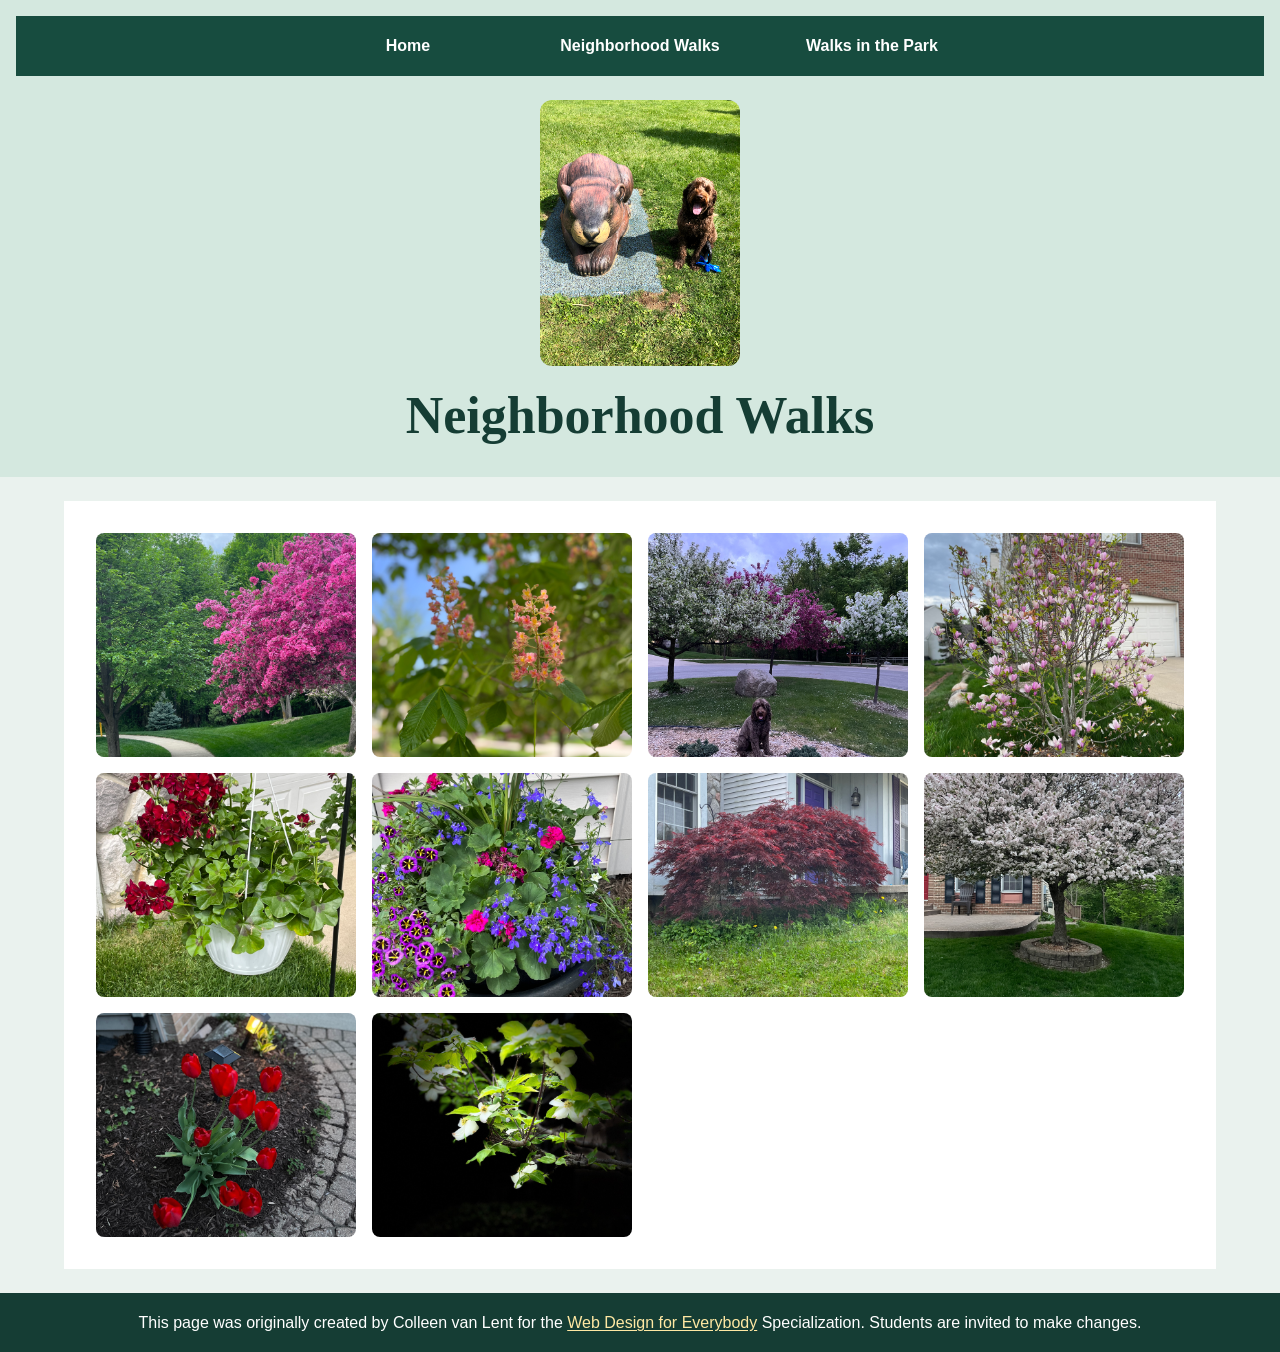
==== neighborhood.html @ 26282762 "Add styled Michigan parks pages" ====
<!DOCTYPE html>
<html lang="en">

<head>
  <meta charset="utf-8">
  <meta name="viewport" content="width=device-width">
  <title>Neighborhood Walks</title>
  <link rel="stylesheet" href="css/style.css">
</head>

<body>
  <header>
    <nav aria-label="Main navigation">
      <ul>
        <li><a href="index.html">Home</a></li>
        <li><a href="neighborhood.html">Neighborhood Walks</a></li>
        <li><a href="parks.html">Walks in the Park</a></li>
      </ul>
    </nav>
    <img src="images/BaconGallupPark.jpg" width="200" alt="Brown Labradoodle sitting next to a statue.">
    <h1>Neighborhood Walks</h1>
  </header>
  <main>
    <div class="photo-gallery">
      <img src="images/bend_in_the_road.png"
        alt="a purple tree stands in contrast to the green leaved trees along a bend in the road" width="100">
      <img src="images/pink_blossoms.png" alt="small pink blossoms on an otherwise green leaved tree" width="100">
      <img src="images/blooming_trees.png" alt="brown labradoodle sitting in front of white and purple blooming  trees"
        width="100">
      <img src="images/falling_petals.png" alt="a purple tulip tree that is beginning to shed its petals" width="100">
      <img src="images/hanging_plants.png" alt="red and green plants in a decorative hanging basket" width="100">
      <img src="images/potted_plants.png" alt="a decorative planter with a variety of brightly colored plants "
        width="100">
      <img src="images/red_maple.png" alt="a small Japanese maple tree in front of a putple door" width="100">
      <img src="images/tree_with_white_blooms.png"
        alt="brown labradoodle sitting in front of tree blooming with white petals" width="100">
      <img src="images/tulips.png" alt="bright red tulips in front of a garden light" width="100">
      <img src="images/white_buds_on_tree.png" alt="artsy shot of white blooms on a green tree with a dark background"
        width="100">
    </div>
  </main>
  <footer>
    <p>This page was originally created by Colleen van Lent for the <a
        href="https://www.coursera.org/specializations/web-design"> Web Design for Everybody</a> Specialization.
      Students are invited to make changes.</p>
  </footer>

</body>

</html>
---- css/style.css ----
body {
  margin: 0;
  background-color: #eaf2ee;
  color: #20332c;
  font-family: Arial, Helvetica, sans-serif;
  font-size: 1rem;
}

header {
  padding: 1rem 1rem 2rem;
  background-color: #d4e8df;
  text-align: center;
}

header > img {
  display: block;
  width: min(12.5rem, 80vw);
  height: auto;
  margin: 1.5rem auto 0;
  border-radius: 0.75rem;
}

nav {
  padding: 0.5rem 1rem;
  background-color: #174c3f;
}

nav ul {
  display: flex;
  flex-wrap: wrap;
  justify-content: center;
  gap: 0.5rem;
  margin: 0;
  padding: 0;
  list-style: none;
}

li {
  display: inline-block;
  width: 30%;
  max-width: 14rem;
  min-width: 8rem;
  text-align: center;
}

nav a {
  display: block;
  padding: 0.8rem 0.65rem;
  border-radius: 0.35rem;
  color: #ffffff;
  font-weight: 700;
  text-decoration: none;
}

nav a:hover,
nav a:focus-visible {
  background-color: #286d58;
}

nav a:focus-visible,
footer a:focus-visible {
  outline: 3px solid #f6d77a;
  outline-offset: 3px;
}

h1 {
  margin: 1.25rem 0 0;
  color: #153d34;
  font-family: Georgia, "Times New Roman", serif;
  font-size: clamp(2rem, 5vw, 3.25rem);
  text-align: center;
}

main {
  width: min(100% - 2rem, 72rem);
  min-height: 40vh;
  margin: 1.5rem auto;
  padding: clamp(1rem, 3vw, 2rem);
  box-sizing: border-box;
  background-color: #ffffff;
  font-size: 1.125rem;
}

p {
  line-height: 1.7;
}

main a {
  color: #145d49;
  text-decoration-thickness: 0.1em;
  text-underline-offset: 0.15em;
}

main a:focus-visible {
  outline: 3px solid #a75a00;
  outline-offset: 3px;
}

.photo-gallery {
  display: grid;
  grid-template-columns: repeat(auto-fit, minmax(min(100%, 13rem), 1fr));
  gap: 1rem;
}

.photo-gallery img {
  display: block;
  width: 100%;
  height: 14rem;
  border-radius: 0.5rem;
  object-fit: cover;
}

footer {
  padding: 1rem clamp(1rem, 4vw, 3rem);
  background-color: #153d34;
  color: #ffffff;
  text-align: center;
}

footer p {
  max-width: 70rem;
  margin: 0 auto;
}

footer a {
  color: #ffe8a3;
  text-underline-offset: 0.15em;
}

@media (max-width: 40rem) {
  li {
    width: 100%;
    max-width: 24rem;
    min-width: 0;
  }

  main {
    width: calc(100% - 1rem);
    margin: 0.5rem auto;
  }
}
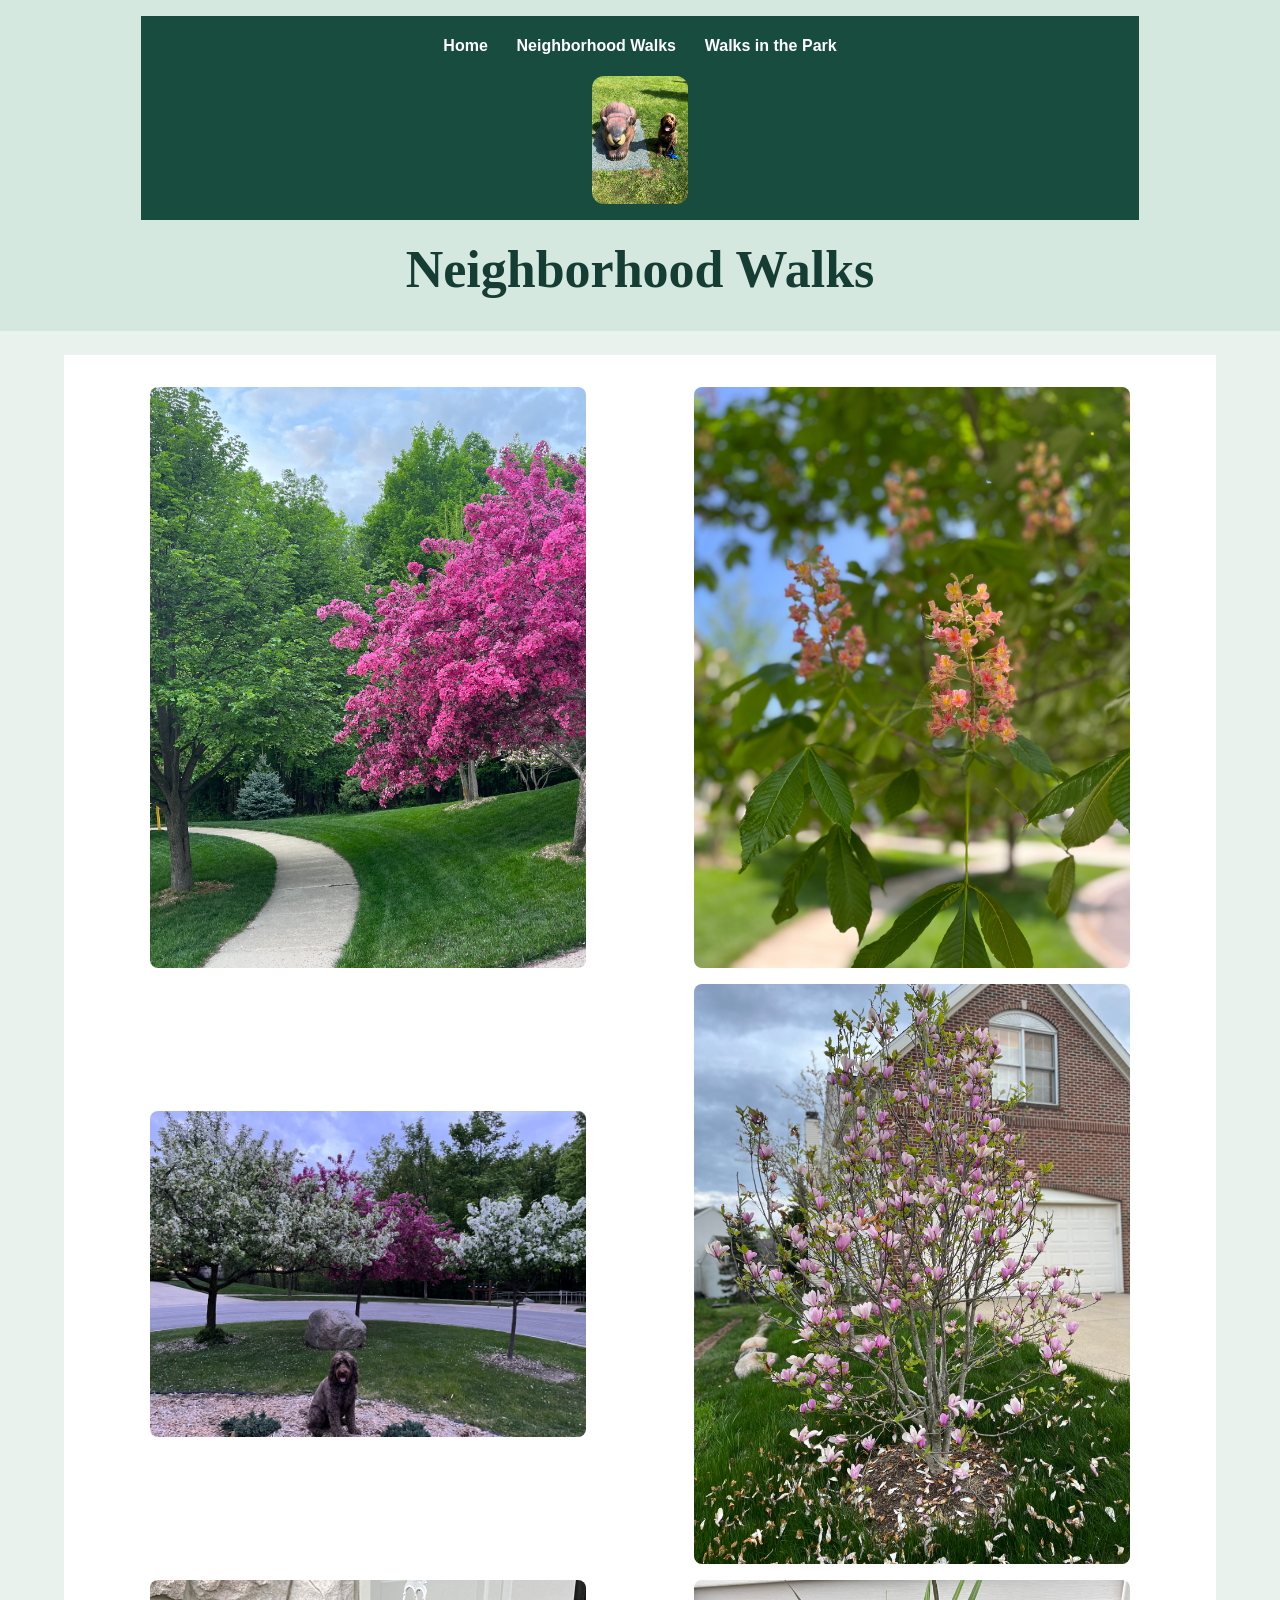
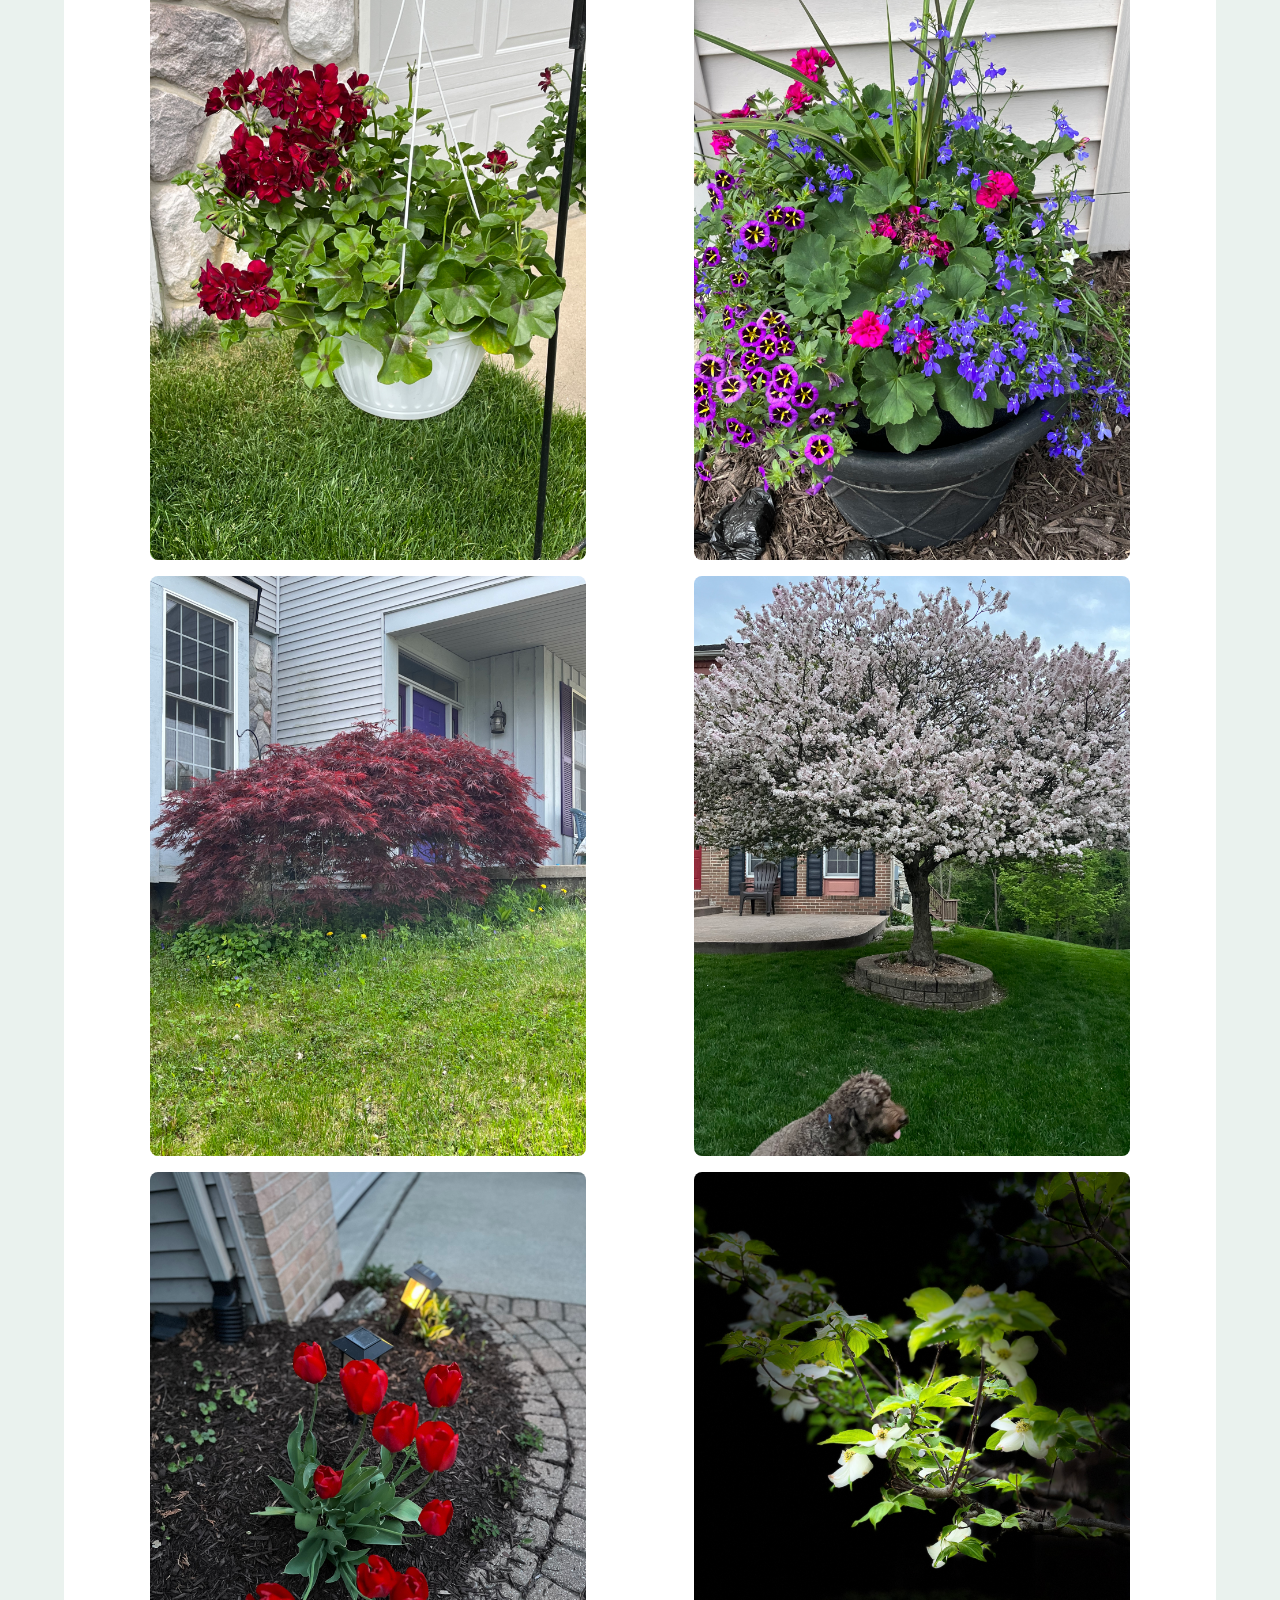
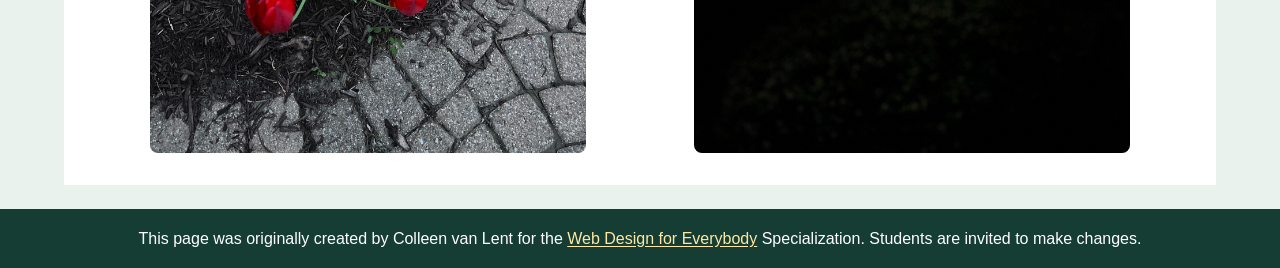
==== commit 5a27cdb0: "update requeriments v2" ====
--- a/neighborhood.html
+++ b/neighborhood.html
@@ -9,6 +9,7 @@
 </head>
 
 <body>
+  <a class="skip-link" lang="es" href="#main-content">Saltar al contenido principal</a>
   <header>
     <nav aria-label="Main navigation">
       <ul>
@@ -16,12 +17,12 @@
         <li><a href="neighborhood.html">Neighborhood Walks</a></li>
         <li><a href="parks.html">Walks in the Park</a></li>
       </ul>
+      <img src="images/BaconGallupPark.jpg" width="200" alt="Brown Labradoodle sitting next to a statue.">
     </nav>
-    <img src="images/BaconGallupPark.jpg" width="200" alt="Brown Labradoodle sitting next to a statue.">
     <h1>Neighborhood Walks</h1>
   </header>
-  <main>
-    <div class="photo-gallery">
+  <main id="main-content">
+    <div class="grid">
       <img src="images/bend_in_the_road.png"
         alt="a purple tree stands in contrast to the green leaved trees along a bend in the road" width="100">
       <img src="images/pink_blossoms.png" alt="small pink blossoms on an otherwise green leaved tree" width="100">
--- a/css/style.css
+++ b/css/style.css
@@ -6,23 +6,40 @@
   font-size: 1rem;
 }
 
+.skip-link {
+  position: absolute;
+  top: -4rem;
+  left: 1rem;
+  z-index: 1;
+  padding: 0.75rem 1rem;
+  background-color: #ffffff;
+  color: #153d34;
+}
+
+.skip-link:focus {
+  top: 1rem;
+}
+
 header {
   padding: 1rem 1rem 2rem;
   background-color: #d4e8df;
   text-align: center;
 }
 
-header > img {
-  display: block;
-  width: min(12.5rem, 80vw);
-  height: auto;
-  margin: 1.5rem auto 0;
-  border-radius: 0.75rem;
+nav {
+  display: inline-block;
+  width: 80%;
+  padding: 0.5rem 1rem;
+  box-sizing: border-box;
+  background-color: #174c3f;
 }
 
-nav {
-  padding: 0.5rem 1rem;
-  background-color: #174c3f;
+nav img {
+  display: block;
+  width: 10%;
+  height: auto;
+  margin: 0.5rem auto;
+  border-radius: 0.75rem;
 }
 
 nav ul {
@@ -35,13 +52,13 @@
   list-style: none;
 }
 
-li {
+/* li {
   display: inline-block;
   width: 30%;
   max-width: 14rem;
   min-width: 8rem;
   text-align: center;
-}
+} */
 
 nav a {
   display: block;
@@ -96,18 +113,25 @@
   outline-offset: 3px;
 }
 
-.photo-gallery {
+.grid {
   display: grid;
-  grid-template-columns: repeat(auto-fit, minmax(min(100%, 13rem), 1fr));
-  gap: 1rem;
+  grid-template-columns: 40% 40%;
+  justify-content: space-around;
+  align-items: center;
+  row-gap: 1rem;
 }
 
-.photo-gallery img {
+.grid img {
   display: block;
   width: 100%;
-  height: 14rem;
   border-radius: 0.5rem;
-  object-fit: cover;
+}
+
+.flex {
+  display: flex;
+  flex-wrap: wrap;
+  justify-content: space-around;
+  gap: 1rem;
 }
 
 footer {
@@ -128,11 +152,11 @@
 }
 
 @media (max-width: 40rem) {
-  li {
+  /* li {
     width: 100%;
     max-width: 24rem;
     min-width: 0;
-  }
+  } */
 
   main {
     width: calc(100% - 1rem);
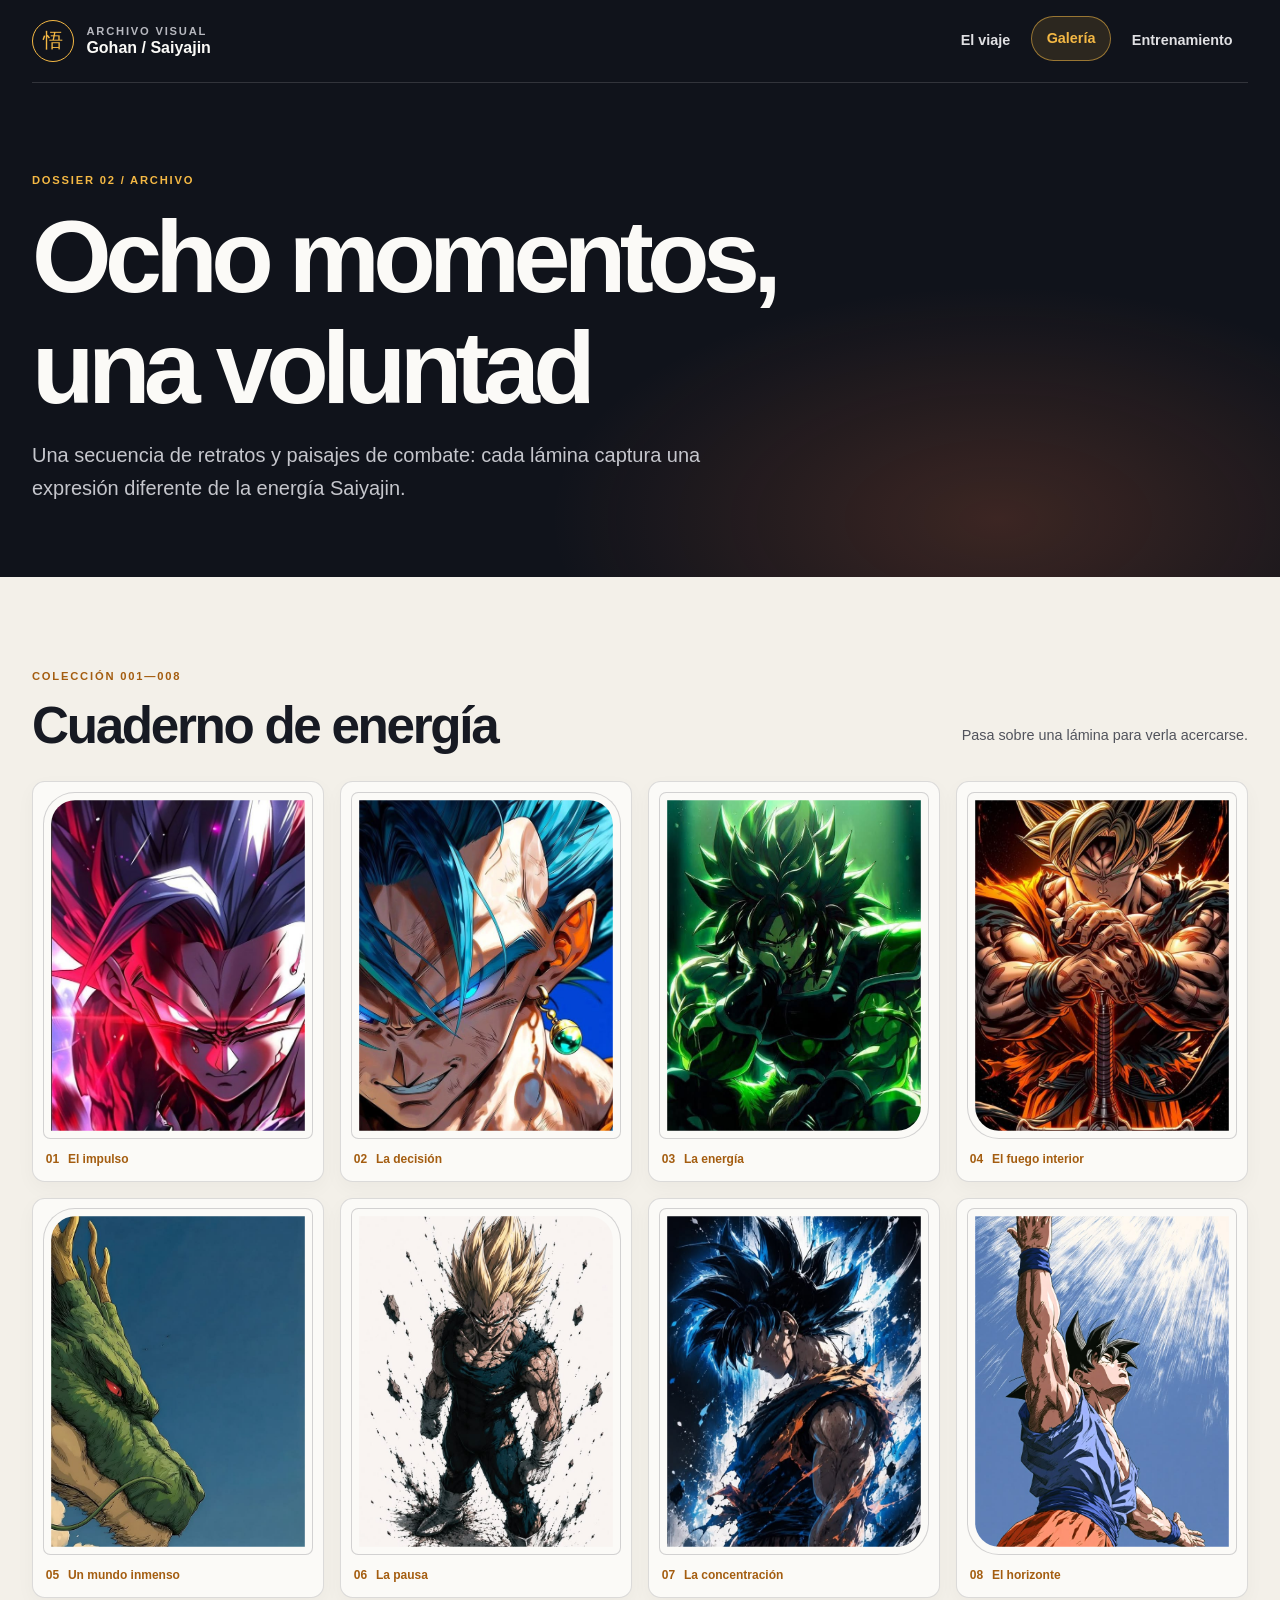
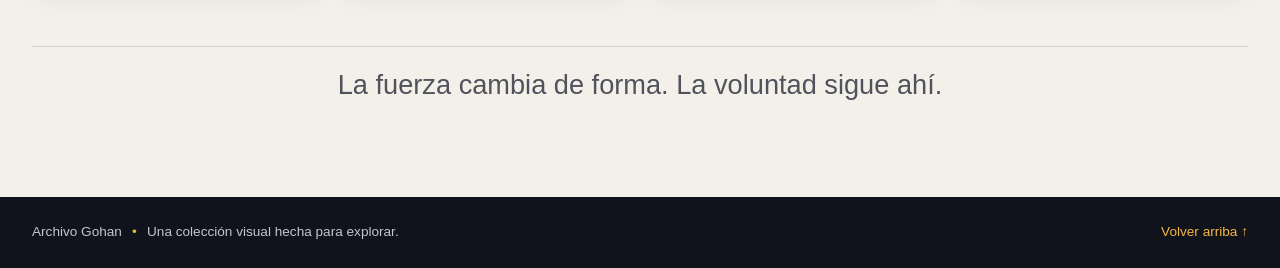
==== commit 5b8cf631: "Actualizar sitio con galería de Gohan" ====
--- a/neighborhood.html
+++ b/neighborhood.html
@@ -1,51 +1,80 @@
-<!DOCTYPE html>
-<html lang="en">
-
+<!doctype html>
+<html lang="es">
 <head>
   <meta charset="utf-8">
-  <meta name="viewport" content="width=device-width">
-  <title>Neighborhood Walks</title>
+  <meta name="viewport" content="width=device-width, initial-scale=1">
+  <meta name="description" content="Ocho ilustraciones para recorrer los cambios de Gohan y su energía Saiyajin.">
+  <title>Galería de transformaciones | Archivo Gohan</title>
   <link rel="stylesheet" href="css/style.css">
 </head>
+<body>
+  <a class="skip-link" href="#contenido">Saltar al contenido principal</a>
+  <header class="site-header">
+    <nav class="site-nav" aria-label="Navegación principal">
+      <a class="wordmark" href="index.html" aria-label="Archivo Gohan, inicio">
+        <span class="wordmark__seal" aria-hidden="true">悟</span>
+        <span><span class="wordmark__eyebrow">ARCHIVO VISUAL</span><span class="wordmark__name">Gohan / Saiyajin</span></span>
+      </a>
+      <ul class="nav-links">
+        <li><a href="index.html">El viaje</a></li>
+        <li><a aria-current="page" href="neighborhood.html">Galería</a></li>
+        <li><a href="parks.html">Entrenamiento</a></li>
+      </ul>
+    </nav>
+    <div class="masthead masthead--compact">
+      <p class="eyebrow">Dossier 02 / Archivo</p>
+      <h1>Ocho momentos, una voluntad</h1>
+      <p class="masthead__lead">Una secuencia de retratos y paisajes de combate: cada lámina captura una expresión diferente de la energía Saiyajin.</p>
+    </div>
+  </header>
 
-<body>
-  <a class="skip-link" lang="es" href="#main-content">Saltar al contenido principal</a>
-  <header>
-    <nav aria-label="Main navigation">
-      <ul>
-        <li><a href="index.html">Home</a></li>
-        <li><a href="neighborhood.html">Neighborhood Walks</a></li>
-        <li><a href="parks.html">Walks in the Park</a></li>
-      </ul>
-      <img src="images/BaconGallupPark.jpg" width="200" alt="Brown Labradoodle sitting next to a statue.">
-    </nav>
-    <h1>Neighborhood Walks</h1>
-  </header>
-  <main id="main-content">
-    <div class="grid">
-      <img src="images/bend_in_the_road.png"
-        alt="a purple tree stands in contrast to the green leaved trees along a bend in the road" width="100">
-      <img src="images/pink_blossoms.png" alt="small pink blossoms on an otherwise green leaved tree" width="100">
-      <img src="images/blooming_trees.png" alt="brown labradoodle sitting in front of white and purple blooming  trees"
-        width="100">
-      <img src="images/falling_petals.png" alt="a purple tulip tree that is beginning to shed its petals" width="100">
-      <img src="images/hanging_plants.png" alt="red and green plants in a decorative hanging basket" width="100">
-      <img src="images/potted_plants.png" alt="a decorative planter with a variety of brightly colored plants "
-        width="100">
-      <img src="images/red_maple.png" alt="a small Japanese maple tree in front of a putple door" width="100">
-      <img src="images/tree_with_white_blooms.png"
-        alt="brown labradoodle sitting in front of tree blooming with white petals" width="100">
-      <img src="images/tulips.png" alt="bright red tulips in front of a garden light" width="100">
-      <img src="images/white_buds_on_tree.png" alt="artsy shot of white blooms on a green tree with a dark background"
-        width="100">
-    </div>
+  <main id="contenido" class="page-shell">
+    <section aria-labelledby="gallery-title">
+      <div class="section-heading section-heading--row">
+        <div><p class="eyebrow eyebrow--dark">Colección 001—008</p><h2 id="gallery-title">Cuaderno de energía</h2></div>
+        <p class="section-note">Pasa sobre una lámina para verla acercarse.</p>
+      </div>
+      <div class="archive-grid">
+        <figure class="archive-card">
+          <img src="resources/gohan01.jpeg" alt="Retrato intenso de Gohan con energía roja y violeta." loading="lazy">
+          <figcaption><span>01</span><span>El impulso</span></figcaption>
+        </figure>
+        <figure class="archive-card">
+          <img src="resources/gohan02.jpeg" alt="Primer plano de un guerrero de cabello azul y mirada decidida." loading="lazy">
+          <figcaption><span>02</span><span>La decisión</span></figcaption>
+        </figure>
+        <figure class="archive-card" id="cambio">
+          <img src="resources/gohan03.jpeg" alt="Guerrero rodeado por un aura verde que ilumina la escena." loading="lazy">
+          <figcaption><span>03</span><span>La energía</span></figcaption>
+        </figure>
+        <figure class="archive-card">
+          <img src="resources/gohan04.jpeg" alt="Guerrero de cabello dorado con una luz cálida a su alrededor." loading="lazy">
+          <figcaption><span>04</span><span>El fuego interior</span></figcaption>
+        </figure>
+        <figure class="archive-card">
+          <img src="resources/gohan05.jpeg" alt="Pequeña figura frente a un dragón verde que surge entre las nubes." loading="lazy">
+          <figcaption><span>05</span><span>Un mundo inmenso</span></figcaption>
+        </figure>
+        <figure class="archive-card">
+          <img src="resources/gohan06.jpeg" alt="Gohan de pie y concentrado, rodeado de trazos de tinta." loading="lazy">
+          <figcaption><span>06</span><span>La pausa</span></figcaption>
+        </figure>
+        <figure class="archive-card">
+          <img src="resources/gohan07.jpeg" alt="Guerrero de cabello oscuro en una escena azul de alto contraste." loading="lazy">
+          <figcaption><span>07</span><span>La concentración</span></figcaption>
+        </figure>
+        <figure class="archive-card">
+          <img src="resources/gohan08.jpeg" alt="Gohan con los brazos en alto bajo un cielo claro." loading="lazy">
+          <figcaption><span>08</span><span>El horizonte</span></figcaption>
+        </figure>
+      </div>
+    </section>
+    <p class="closing-note">La fuerza cambia de forma. La voluntad sigue ahí.</p>
   </main>
-  <footer>
-    <p>This page was originally created by Colleen van Lent for the <a
-        href="https://www.coursera.org/specializations/web-design"> Web Design for Everybody</a> Specialization.
-      Students are invited to make changes.</p>
+
+  <footer class="site-footer">
+    <p>Archivo Gohan <span aria-hidden="true">•</span> Una colección visual hecha para explorar.</p>
+    <a href="#contenido">Volver arriba ↑</a>
   </footer>
-
 </body>
-
 </html>
--- a/css/style.css
+++ b/css/style.css
@@ -1,165 +1,656 @@
+:root {
+  color-scheme: light;
+  --ink: #171a23;
+  --ink-soft: #51535c;
+  --paper: #f3f0e9;
+  --paper-bright: #fbfaf7;
+  --night: #10131b;
+  --night-soft: #1c202b;
+  --gold: #f4b844;
+  --orange: #eb7141;
+  --line: rgba(23, 26, 35, 0.14);
+  --display: 'Trebuchet MS', 'Arial Narrow', sans-serif;
+  --body: Arial, Helvetica, sans-serif;
+}
+
+* {
+  box-sizing: border-box;
+}
+
+html {
+  scroll-behavior: smooth;
+}
+
 body {
   margin: 0;
-  background-color: #eaf2ee;
-  color: #20332c;
-  font-family: Arial, Helvetica, sans-serif;
-  font-size: 1rem;
+  background: var(--paper);
+  color: var(--ink);
+  font-family: var(--body);
+  line-height: 1.65;
 }
 
 .skip-link {
   position: absolute;
-  top: -4rem;
+  z-index: 10;
+  top: -5rem;
   left: 1rem;
-  z-index: 1;
-  padding: 0.75rem 1rem;
-  background-color: #ffffff;
-  color: #153d34;
+  padding: 0.8rem 1rem;
+  border: 2px solid var(--gold);
+  border-radius: 0.4rem;
+  background: var(--night);
+  color: #fff;
+  font-weight: 700;
+  text-decoration: none;
 }
 
 .skip-link:focus {
   top: 1rem;
-}
-
-header {
-  padding: 1rem 1rem 2rem;
-  background-color: #d4e8df;
-  text-align: center;
-}
-
-nav {
-  display: inline-block;
-  width: 80%;
-  padding: 0.5rem 1rem;
-  box-sizing: border-box;
-  background-color: #174c3f;
-}
-
-nav img {
+  outline: 3px solid #fff;
+  outline-offset: 3px;
+}
+
+.site-header {
+  overflow: hidden;
+  background:
+    radial-gradient(ellipse at 78% 90%, rgba(235, 113, 65, 0.2), transparent 28rem),
+    var(--night);
+  color: var(--paper-bright);
+}
+
+.site-nav {
+  display: flex;
+  align-items: center;
+  justify-content: space-between;
+  gap: 2rem;
+  width: min(100% - 3rem, 76rem);
+  margin: 0 auto;
+  padding: 1.15rem 0;
+  border-bottom: 1px solid rgba(255, 255, 255, 0.14);
+}
+
+.wordmark {
+  display: flex;
+  align-items: center;
+  gap: 0.75rem;
+  color: var(--paper-bright);
+  text-decoration: none;
+}
+
+.wordmark__seal {
+  display: grid;
+  width: 2.65rem;
+  aspect-ratio: 1;
+  place-items: center;
+  border: 1px solid var(--gold);
+  border-radius: 50%;
+  color: var(--gold);
+  font-family: serif;
+  font-size: 1.25rem;
+}
+
+.wordmark__eyebrow,
+.wordmark__name {
   display: block;
-  width: 10%;
-  height: auto;
-  margin: 0.5rem auto;
-  border-radius: 0.75rem;
-}
-
-nav ul {
+  line-height: 1.25;
+}
+
+.wordmark__eyebrow,
+.eyebrow,
+.chapter-card__number {
+  font-size: 0.7rem;
+  font-weight: 700;
+  letter-spacing: 0.16em;
+  text-transform: uppercase;
+}
+
+.wordmark__eyebrow {
+  color: #b7b8bf;
+}
+
+.wordmark__name {
+  font-family: var(--display);
+  font-size: 1rem;
+  font-weight: 700;
+}
+
+.nav-links {
   display: flex;
   flex-wrap: wrap;
-  justify-content: center;
-  gap: 0.5rem;
+  justify-content: flex-end;
+  gap: 0.35rem;
   margin: 0;
   padding: 0;
   list-style: none;
 }
 
-/* li {
-  display: inline-block;
-  width: 30%;
-  max-width: 14rem;
-  min-width: 8rem;
-  text-align: center;
-} */
-
-nav a {
+.nav-links a {
   display: block;
-  padding: 0.8rem 0.65rem;
-  border-radius: 0.35rem;
-  color: #ffffff;
+  padding: 0.6rem 0.9rem;
+  border: 1px solid transparent;
+  border-radius: 999px;
+  color: #e0e0e3;
+  font-size: 0.9rem;
+  font-weight: 600;
+  text-decoration: none;
+  transition: color 180ms ease, background-color 180ms ease, border-color 180ms ease, transform 180ms ease;
+}
+
+.nav-links a:hover,
+.nav-links a:focus-visible,
+.nav-links a[aria-current="page"] {
+  transform: translateY(-2px);
+  border-color: rgba(244, 184, 68, 0.55);
+  background: rgba(244, 184, 68, 0.12);
+  color: var(--gold);
+}
+
+.nav-links a:focus-visible,
+.wordmark:focus-visible,
+.action-link:focus-visible,
+.site-footer a:focus-visible {
+  outline: 2px solid var(--gold);
+  outline-offset: 4px;
+}
+
+.masthead {
+  width: min(100% - 3rem, 76rem);
+  margin: 0 auto;
+  padding: clamp(3.5rem, 9vw, 7.5rem) 0 clamp(4rem, 8vw, 6.5rem);
+}
+
+.masthead--compact {
+  padding-top: clamp(3.5rem, 7vw, 5.5rem);
+  padding-bottom: clamp(3rem, 6vw, 4.5rem);
+}
+
+.eyebrow {
+  margin: 0 0 0.8rem;
+  color: var(--gold);
+}
+
+.eyebrow--dark {
+  color: #a45d10;
+}
+
+h1,
+h2,
+h3,
+p {
+  margin-top: 0;
+}
+
+h1,
+h2,
+h3 {
+  font-family: var(--display);
+  line-height: 1.08;
+}
+
+.masthead h1 {
+  max-width: 14ch;
+  margin-bottom: 1rem;
+  font-size: clamp(3rem, 8vw, 6.75rem);
+  letter-spacing: -0.065em;
+}
+
+.masthead__lead {
+  max-width: 43rem;
+  margin-bottom: 0;
+  color: #c5c6cc;
+  font-size: clamp(1.05rem, 2vw, 1.25rem);
+}
+
+.page-shell {
+  width: min(100% - 3rem, 76rem);
+  margin: 0 auto;
+  padding: clamp(3rem, 7vw, 6rem) 0;
+}
+
+.intro-grid,
+.training-feature {
+  display: grid;
+  grid-template-columns: minmax(0, 0.9fr) minmax(18rem, 1.1fr);
+  align-items: center;
+  gap: clamp(2rem, 7vw, 6.5rem);
+}
+
+.intro-copy h2,
+.training-copy h2,
+.section-heading h2 {
+  margin-bottom: 1.1rem;
+  font-size: clamp(2rem, 4vw, 3.4rem);
+  letter-spacing: -0.045em;
+}
+
+.intro-copy p:not(.eyebrow),
+.training-copy p:not(.eyebrow) {
+  color: var(--ink-soft);
+}
+
+.action-link {
+  display: inline-flex;
+  align-items: center;
+  gap: 0.75rem;
+  margin-top: 0.75rem;
+  padding-bottom: 0.25rem;
+  border-bottom: 2px solid var(--orange);
+  color: var(--ink);
   font-weight: 700;
   text-decoration: none;
-}
-
-nav a:hover,
-nav a:focus-visible {
-  background-color: #286d58;
-}
-
-nav a:focus-visible,
-footer a:focus-visible {
-  outline: 3px solid #f6d77a;
+  transition: gap 180ms ease, color 180ms ease;
+}
+
+.action-link:hover {
+  gap: 1.15rem;
+  color: #a64824;
+}
+
+figure {
+  margin: 0;
+}
+
+img {
+  display: block;
+  max-width: 100%;
+  height: auto;
+  padding: 0.45rem;
+  border: 1px solid rgba(23, 26, 35, 0.18);
+  border-radius: 1rem;
+  background: var(--paper-bright);
+}
+
+.hero-figure img,
+.training-portrait img {
+  width: 100%;
+  max-height: 42rem;
+  object-fit: cover;
+  object-position: center 32%;
+  border-color: rgba(255, 255, 255, 0.2);
+  border-radius: 1.2rem 1.2rem 1.2rem 4.5rem;
+  background: #252832;
+  box-shadow: 1rem 1rem 0 rgba(235, 113, 65, 0.18);
+}
+
+.hero-figure figcaption,
+.training-portrait figcaption {
+  display: flex;
+  justify-content: space-between;
+  gap: 1rem;
+  margin-top: 0.9rem;
+  color: var(--ink-soft);
+  font-size: 0.78rem;
+}
+
+.hero-figure figcaption span:first-child {
+  color: #a45d10;
+  font-weight: 700;
+  letter-spacing: 0.08em;
+  text-transform: uppercase;
+}
+
+.chapter-section,
+.practice-section {
+  margin-top: clamp(5rem, 11vw, 9rem);
+}
+
+.section-heading {
+  margin-bottom: 1.75rem;
+}
+
+.section-heading h2 {
+  margin-bottom: 0;
+}
+
+.chapter-grid {
+  display: grid;
+  grid-template-columns: repeat(3, minmax(0, 1fr));
+  gap: 1.1rem;
+}
+
+.chapter-card {
+  position: relative;
+  display: block;
+  min-width: 0;
+  padding: 0.75rem 0.75rem 1rem;
+  border: 1px solid var(--line);
+  border-radius: 1rem;
+  background: var(--paper-bright);
+  color: inherit;
+  text-decoration: none;
+  transition: transform 200ms ease, box-shadow 200ms ease, border-color 200ms ease;
+}
+
+.chapter-card:hover,
+.chapter-card:focus-visible {
+  transform: translateY(-6px);
+  border-color: rgba(235, 113, 65, 0.55);
+  box-shadow: 0 1rem 2rem rgba(23, 26, 35, 0.1);
+}
+
+.chapter-card:focus-visible {
+  outline: 2px solid #a45d10;
   outline-offset: 3px;
 }
 
-h1 {
-  margin: 1.25rem 0 0;
-  color: #153d34;
-  font-family: Georgia, "Times New Roman", serif;
-  font-size: clamp(2rem, 5vw, 3.25rem);
+.chapter-card img {
+  width: 100%;
+  height: clamp(13rem, 23vw, 19rem);
+  object-fit: cover;
+  object-position: center 28%;
+  border-radius: 0.65rem;
+  transition: transform 300ms ease;
+}
+
+.chapter-card:hover img {
+  transform: scale(1.015);
+}
+
+.chapter-card__number {
+  display: block;
+  margin-top: 1rem;
+  color: #a45d10;
+}
+
+.chapter-card h3 {
+  margin: 0.35rem 2rem 0 0;
+  font-size: 1.3rem;
+}
+
+.chapter-card__arrow {
+  position: absolute;
+  right: 1rem;
+  bottom: 1.2rem;
+  color: var(--orange);
+  font-size: 1.2rem;
+}
+
+.section-heading--row {
+  display: flex;
+  align-items: end;
+  justify-content: space-between;
+  gap: 2rem;
+}
+
+.section-note {
+  margin-bottom: 0.35rem;
+  color: var(--ink-soft);
+  font-size: 0.9rem;
+}
+
+.archive-grid {
+  display: grid;
+  grid-template-columns: repeat(4, minmax(0, 1fr));
+  gap: 1rem;
+}
+
+.archive-card {
+  min-width: 0;
+  padding: 0.6rem;
+  border: 1px solid var(--line);
+  border-radius: 0.8rem;
+  background: var(--paper-bright);
+  box-shadow: 0 0.4rem 1.2rem rgba(23, 26, 35, 0.035);
+}
+
+.archive-card img {
+  width: 100%;
+  aspect-ratio: 0.78;
+  object-fit: cover;
+  object-position: center 30%;
+  border-radius: 0.45rem;
+  transition: transform 260ms ease, filter 260ms ease, box-shadow 260ms ease;
+}
+
+.archive-card:hover img {
+  transform: translateY(-4px) scale(1.025);
+  filter: saturate(1.12);
+  box-shadow: 0 0.8rem 1.4rem rgba(16, 19, 27, 0.2);
+}
+
+.archive-card:nth-child(4n + 1) img {
+  border-radius: 2rem 0.45rem 0.45rem 0.45rem;
+}
+
+.archive-card:nth-child(4n + 2) img {
+  border-radius: 0.45rem 2rem 0.45rem 0.45rem;
+}
+
+.archive-card:nth-child(4n + 3) img {
+  border-radius: 0.45rem 0.45rem 2rem 0.45rem;
+}
+
+.archive-card:nth-child(4n) img {
+  border-radius: 0.45rem 0.45rem 0.45rem 2rem;
+}
+
+.archive-card figcaption {
+  display: flex;
+  align-items: baseline;
+  gap: 0.55rem;
+  padding: 0.65rem 0.2rem 0.1rem;
+  font-size: 0.85rem;
+  font-weight: 600;
+}
+
+.archive-card figcaption span {
+  color: #a45d10;
+  font-family: var(--display);
+  font-size: 0.75rem;
+}
+
+.closing-note {
+  margin: 3rem 0 0;
+  padding-top: 1rem;
+  border-top: 1px solid var(--line);
+  color: var(--ink-soft);
+  font-family: var(--display);
+  font-size: clamp(1.2rem, 3vw, 1.7rem);
   text-align: center;
 }
 
-main {
-  width: min(100% - 2rem, 72rem);
-  min-height: 40vh;
-  margin: 1.5rem auto;
-  padding: clamp(1rem, 3vw, 2rem);
-  box-sizing: border-box;
-  background-color: #ffffff;
-  font-size: 1.125rem;
-}
-
-p {
-  line-height: 1.7;
-}
-
-main a {
-  color: #145d49;
-  text-decoration-thickness: 0.1em;
-  text-underline-offset: 0.15em;
-}
-
-main a:focus-visible {
-  outline: 3px solid #a75a00;
-  outline-offset: 3px;
-}
-
-.grid {
-  display: grid;
-  grid-template-columns: 40% 40%;
-  justify-content: space-around;
+.training-feature {
+  grid-template-columns: minmax(17rem, 0.85fr) minmax(0, 1.15fr);
+}
+
+.training-portrait img {
+  max-height: 39rem;
+  object-position: center 20%;
+  border-radius: 1.2rem 4rem 1.2rem 1.2rem;
+  box-shadow: -1rem 1rem 0 rgba(244, 184, 68, 0.25);
+}
+
+.training-copy blockquote {
+  margin: 1.5rem 0;
+  padding: 0.25rem 0 0.25rem 1.2rem;
+  border-left: 3px solid var(--orange);
+  color: var(--ink);
+  font-family: var(--display);
+  font-size: 1.25rem;
+  font-weight: 600;
+}
+
+.training-strip {
+  display: flex;
+  flex-wrap: wrap;
+  align-items: stretch;
+  gap: 1rem;
+}
+
+.training-card {
+  flex: 1 1 13rem;
+  min-width: 0;
+  padding: 0.65rem;
+  border: 1px solid var(--line);
+  border-radius: 0.9rem;
+  background: var(--paper-bright);
+  transition: transform 200ms ease, box-shadow 200ms ease;
+}
+
+.training-card:hover {
+  transform: translateY(-5px);
+  box-shadow: 0 1rem 1.7rem rgba(23, 26, 35, 0.12);
+}
+
+.training-card img {
+  width: 100%;
+  height: 17rem;
+  object-fit: cover;
+  object-position: center 24%;
+  border-radius: 0.55rem;
+}
+
+.training-card:nth-child(even) img {
+  border-radius: 2.2rem 0.55rem 0.55rem 0.55rem;
+}
+
+.training-card figcaption {
+  display: flex;
+  gap: 0.55rem;
+  padding: 0.65rem 0.2rem 0.1rem;
+  font-weight: 700;
+}
+
+.training-card figcaption span {
+  color: #a45d10;
+  font-size: 0.8rem;
+}
+
+.site-footer {
+  display: flex;
   align-items: center;
-  row-gap: 1rem;
-}
-
-.grid img {
-  display: block;
-  width: 100%;
-  border-radius: 0.5rem;
-}
-
-.flex {
-  display: flex;
-  flex-wrap: wrap;
-  justify-content: space-around;
-  gap: 1rem;
-}
-
-footer {
-  padding: 1rem clamp(1rem, 4vw, 3rem);
-  background-color: #153d34;
-  color: #ffffff;
-  text-align: center;
-}
-
-footer p {
-  max-width: 70rem;
-  margin: 0 auto;
-}
-
-footer a {
-  color: #ffe8a3;
-  text-underline-offset: 0.15em;
-}
-
-@media (max-width: 40rem) {
-  /* li {
+  justify-content: space-between;
+  gap: 1.5rem;
+  padding: 1.5rem max(1.5rem, calc((100% - 76rem) / 2));
+  background: var(--night);
+  color: #c5c6cc;
+  font-size: 0.85rem;
+}
+
+.site-footer p {
+  margin: 0;
+}
+
+.site-footer p span {
+  padding: 0 0.4rem;
+  color: var(--gold);
+}
+
+.site-footer a {
+  color: var(--gold);
+  text-decoration: none;
+}
+
+.site-footer a:hover {
+  text-decoration: underline;
+  text-underline-offset: 0.2em;
+}
+
+@media (max-width: 56rem) {
+  .site-nav {
+    align-items: flex-start;
+  }
+
+  .archive-grid {
+    grid-template-columns: repeat(3, minmax(0, 1fr));
+  }
+
+  .intro-grid,
+  .training-feature {
+    gap: 2.5rem;
+  }
+}
+
+@media (max-width: 42rem) {
+  .site-nav {
+    flex-direction: column;
+    gap: 0.8rem;
+    width: min(100% - 2rem, 76rem);
+  }
+
+  .nav-links {
+    justify-content: flex-start;
     width: 100%;
-    max-width: 24rem;
-    min-width: 0;
-  } */
-
-  main {
-    width: calc(100% - 1rem);
-    margin: 0.5rem auto;
-  }
-}
+    gap: 0.2rem;
+  }
+
+  .nav-links a {
+    padding: 0.55rem 0.7rem;
+    font-size: 0.82rem;
+  }
+
+  .masthead,
+  .page-shell {
+    width: min(100% - 2rem, 76rem);
+  }
+
+  .intro-grid,
+  .training-feature {
+    grid-template-columns: 1fr;
+  }
+
+  .intro-copy {
+    order: 1;
+  }
+
+  .hero-figure {
+    order: 0;
+  }
+
+  .chapter-grid {
+    grid-template-columns: 1fr;
+  }
+
+  .chapter-card img {
+    height: 19rem;
+  }
+
+  .archive-grid {
+    grid-template-columns: repeat(2, minmax(0, 1fr));
+    gap: 0.65rem;
+  }
+
+  .archive-card {
+    padding: 0.4rem;
+  }
+
+  .archive-card figcaption {
+    flex-wrap: wrap;
+    gap: 0.25rem 0.45rem;
+    font-size: 0.77rem;
+  }
+
+  .section-heading--row {
+    display: block;
+  }
+
+  .section-note {
+    margin-top: 0.75rem;
+  }
+
+  .training-card {
+    flex-basis: 10rem;
+  }
+
+  .training-card img {
+    height: 13rem;
+  }
+
+  .site-footer {
+    align-items: flex-start;
+    flex-direction: column;
+    gap: 0.5rem;
+    padding: 1.25rem 1rem;
+  }
+}
+
+@media (prefers-reduced-motion: reduce) {
+  html {
+    scroll-behavior: auto;
+  }
+
+  *,
+  *::before,
+  *::after {
+    transition-duration: 0.01ms !important;
+  }
+}
